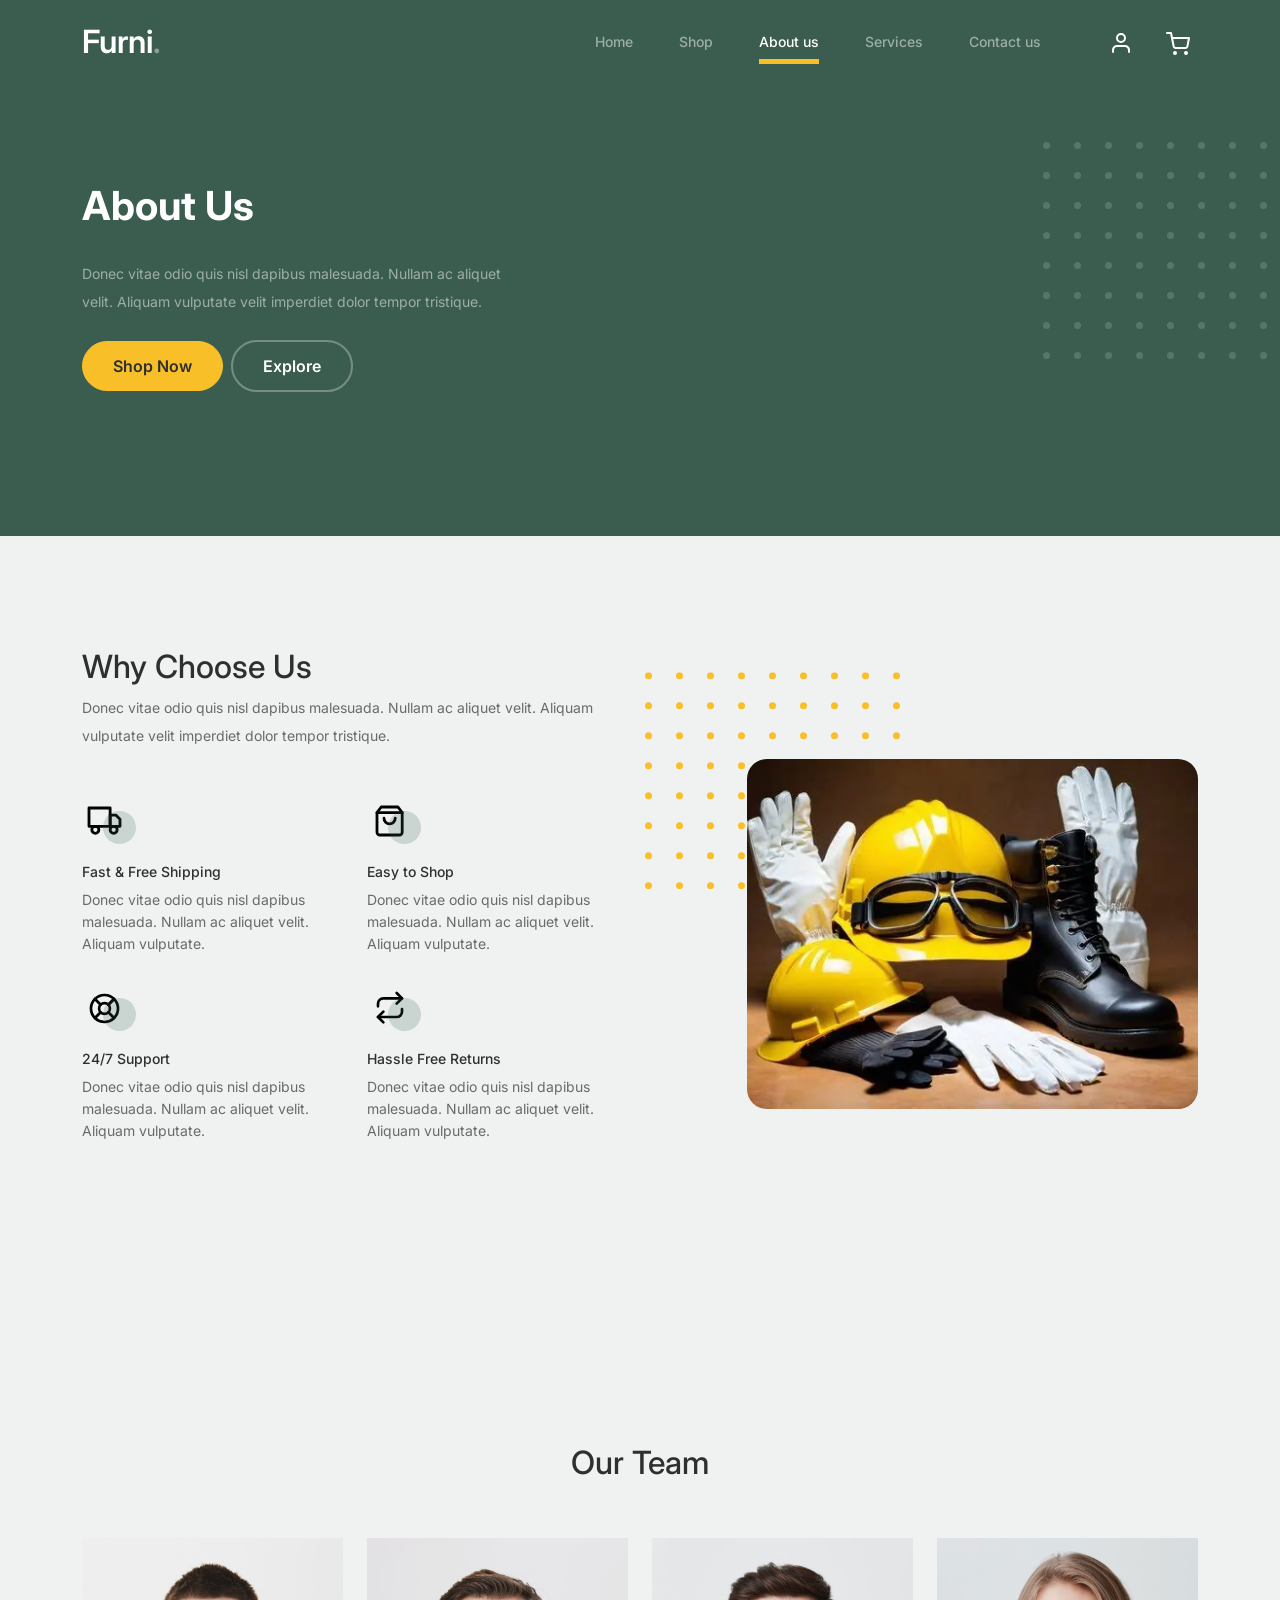
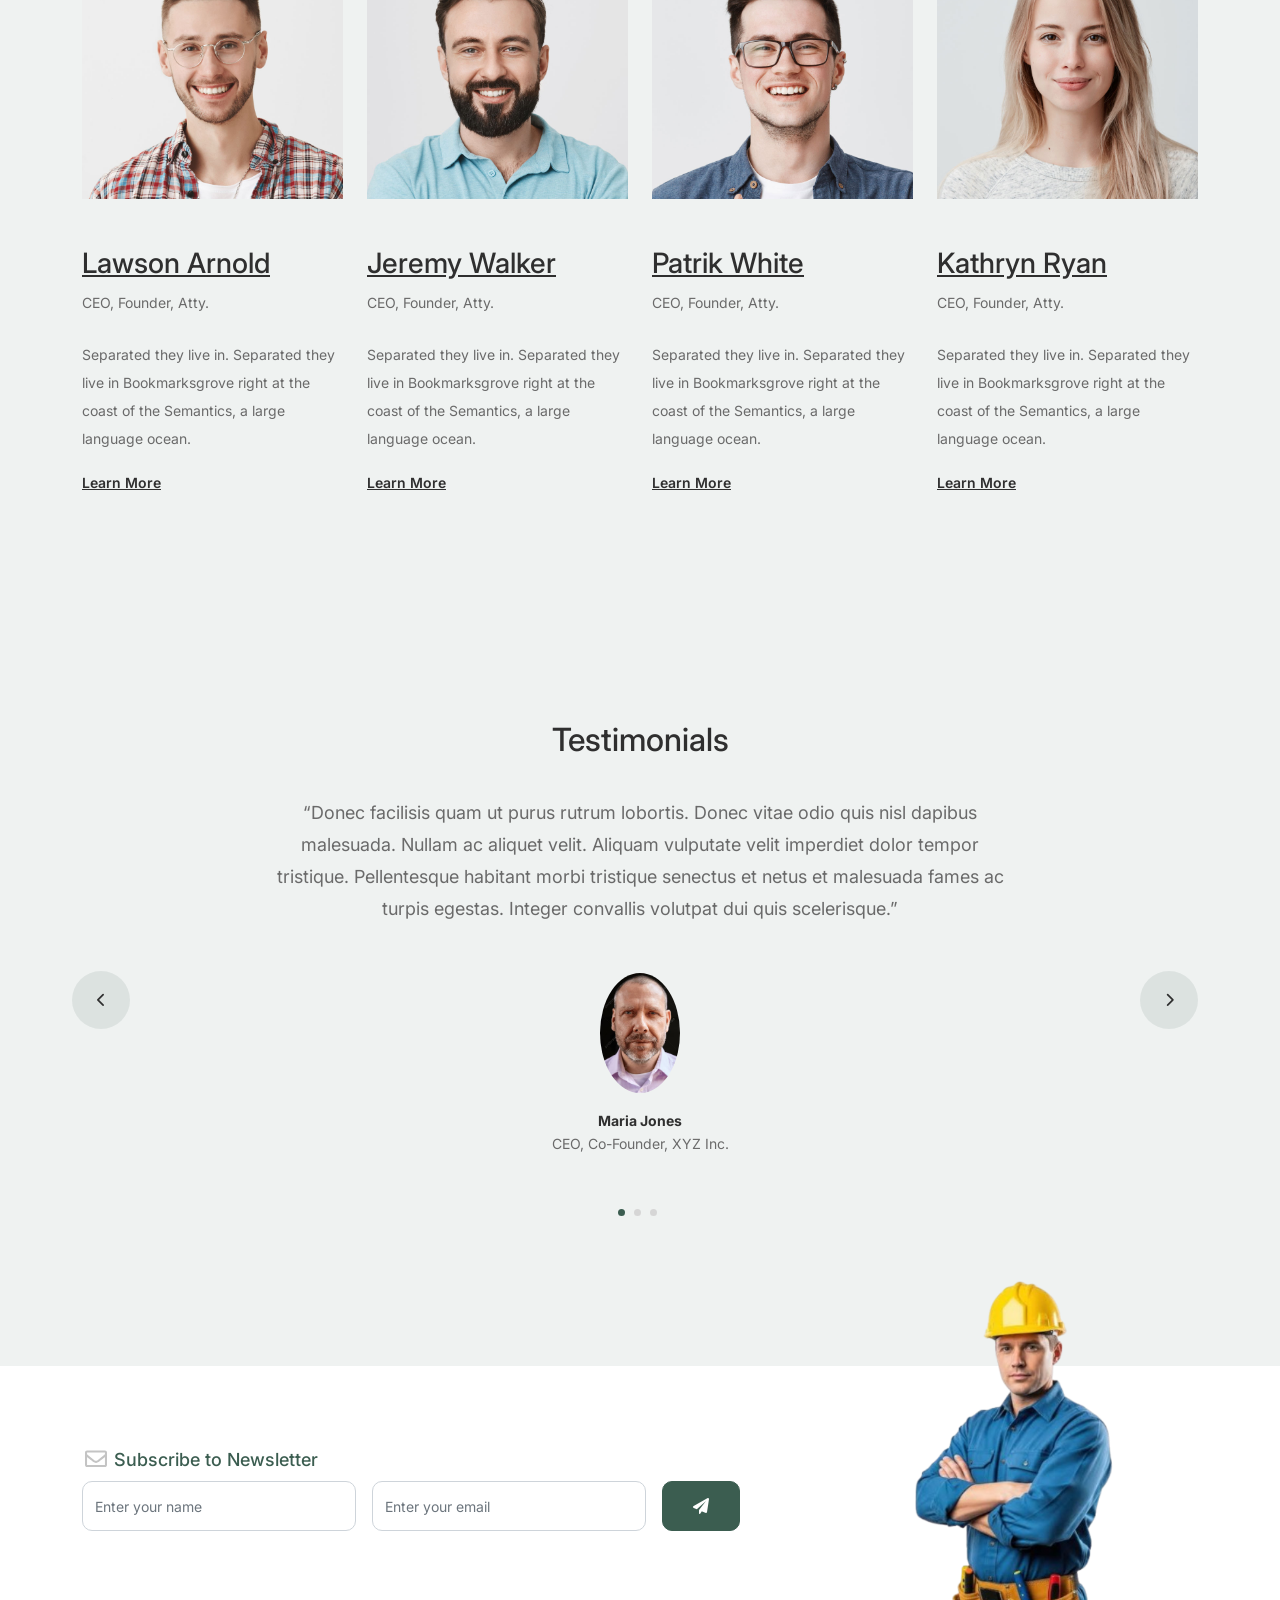
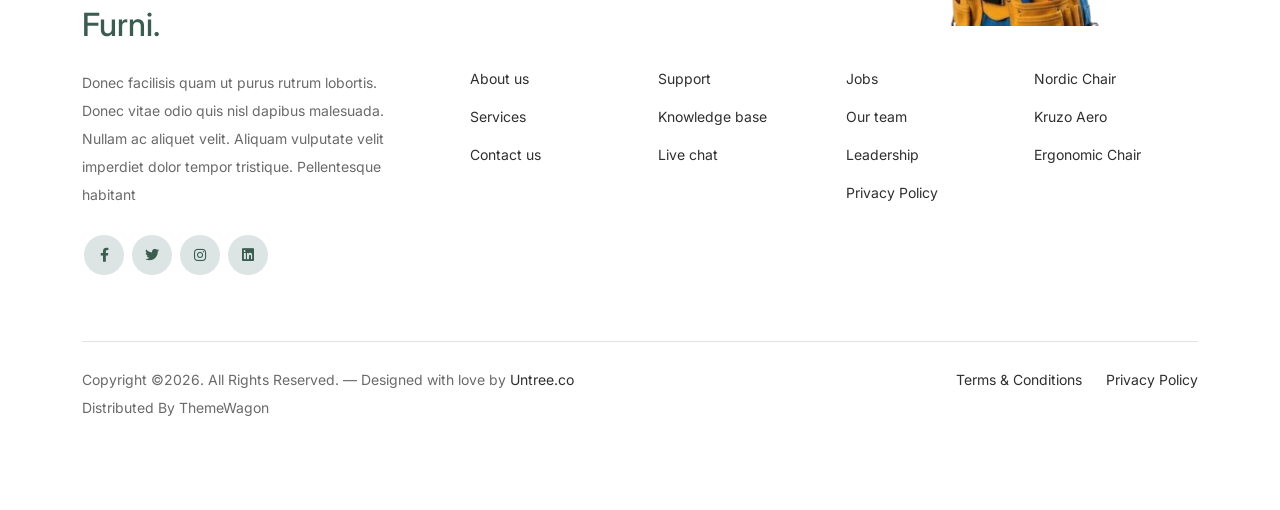
==== about.html @ b24cdbd2 "first commit" ====
<!-- /*
* Bootstrap 5
* Template Name: Furni
* Template Author: Untree.co
* Template URI: https://untree.co/
* License: https://creativecommons.org/licenses/by/3.0/
*/ -->
<!doctype html>
<html lang="en">
<head>
  <meta charset="utf-8">
  <meta name="viewport" content="width=device-width, initial-scale=1, shrink-to-fit=no">
  <meta name="author" content="Untree.co">
  <link rel="shortcut icon" href="favicon.png">

  <meta name="description" content="" />
  <meta name="keywords" content="bootstrap, bootstrap4" />

		<!-- Bootstrap CSS -->
		<link href="css/bootstrap.min.css" rel="stylesheet">
		<link href="https://cdnjs.cloudflare.com/ajax/libs/font-awesome/6.0.0-beta3/css/all.min.css" rel="stylesheet">
		<link href="css/tiny-slider.css" rel="stylesheet">
		<link href="css/style.css" rel="stylesheet">
		<title>Furni Free Bootstrap 5 Template for Furniture and Interior Design Websites by Untree.co </title>
	</head>

	<body>

		<!-- Start Header/Navigation -->
		<nav class="custom-navbar navbar navbar navbar-expand-md navbar-dark bg-dark" arial-label="Furni navigation bar">

			<div class="container">
				<a class="navbar-brand" href="index.html">Furni<span>.</span></a>

				<button class="navbar-toggler" type="button" data-bs-toggle="collapse" data-bs-target="#navbarsFurni" aria-controls="navbarsFurni" aria-expanded="false" aria-label="Toggle navigation">
					<span class="navbar-toggler-icon"></span>
				</button>

				<div class="collapse navbar-collapse" id="navbarsFurni">
					<ul class="custom-navbar-nav navbar-nav ms-auto mb-2 mb-md-0">
						<li class="nav-item ">
							<a class="nav-link" href="index.html">Home</a>
						</li>
						<li><a class="nav-link" href="shop.html">Shop</a></li>
						<li class="active"><a class="nav-link" href="about.html">About us</a></li>
						<li><a class="nav-link" href="services.html">Services</a></li>
						<li><a class="nav-link" href="contact.html">Contact us</a></li>
					</ul>

					<ul class="custom-navbar-cta navbar-nav mb-2 mb-md-0 ms-5">
						<li><a class="nav-link" href="#"><img src="images/user.svg"></a></li>
						<li><a class="nav-link" href="cart.html"><img src="images/cart.svg"></a></li>
					</ul>
				</div>
			</div>
				
		</nav>
		<!-- End Header/Navigation -->

		<!-- Start Hero Section -->
			<div class="hero">
				<div class="container">
					<div class="row justify-content-between">
						<div class="col-lg-5">
							<div class="intro-excerpt">
								<h1>About Us</h1>
								<p class="mb-4">Donec vitae odio quis nisl dapibus malesuada. Nullam ac aliquet velit. Aliquam vulputate velit imperdiet dolor tempor tristique.</p>
								<p><a href="" class="btn btn-secondary me-2">Shop Now</a><a href="#" class="btn btn-white-outline">Explore</a></p>
							</div>
						</div>
						<div class="col-lg-7">
							<div class="hero-img-wrap">
							</div>
						</div>
					</div>
				</div>
			</div>
		<!-- End Hero Section -->

		

		<!-- Start Why Choose Us Section -->
		<div class="why-choose-section">
			<div class="container">
				<div class="row justify-content-between align-items-center">
					<div class="col-lg-6">
						<h2 class="section-title">Why Choose Us</h2>
						<p>Donec vitae odio quis nisl dapibus malesuada. Nullam ac aliquet velit. Aliquam vulputate velit imperdiet dolor tempor tristique.</p>

						<div class="row my-5">
							<div class="col-6 col-md-6">
								<div class="feature">
									<div class="icon">
										<img src="images/truck.svg" alt="Image" class="imf-fluid">
									</div>
									<h3>Fast &amp; Free Shipping</h3>
									<p>Donec vitae odio quis nisl dapibus malesuada. Nullam ac aliquet velit. Aliquam vulputate.</p>
								</div>
							</div>

							<div class="col-6 col-md-6">
								<div class="feature">
									<div class="icon">
										<img src="images/bag.svg" alt="Image" class="imf-fluid">
									</div>
									<h3>Easy to Shop</h3>
									<p>Donec vitae odio quis nisl dapibus malesuada. Nullam ac aliquet velit. Aliquam vulputate.</p>
								</div>
							</div>

							<div class="col-6 col-md-6">
								<div class="feature">
									<div class="icon">
										<img src="images/support.svg" alt="Image" class="imf-fluid">
									</div>
									<h3>24/7 Support</h3>
									<p>Donec vitae odio quis nisl dapibus malesuada. Nullam ac aliquet velit. Aliquam vulputate.</p>
								</div>
							</div>

							<div class="col-6 col-md-6">
								<div class="feature">
									<div class="icon">
										<img src="images/return.svg" alt="Image" class="imf-fluid">
									</div>
									<h3>Hassle Free Returns</h3>
									<p>Donec vitae odio quis nisl dapibus malesuada. Nullam ac aliquet velit. Aliquam vulputate.</p>
								</div>
							</div>

						</div>
					</div>

					<div class="col-lg-5">
						<div class="img-wrap">
							<img src="images/why-choose-us-img.jpg" alt="Image" class="img-fluid">
						</div>
					</div>

				</div>
			</div>
		</div>
		<!-- End Why Choose Us Section -->

		<!-- Start Team Section -->
		<div class="untree_co-section">
			<div class="container">

				<div class="row mb-5">
					<div class="col-lg-5 mx-auto text-center">
						<h2 class="section-title">Our Team</h2>
					</div>
				</div>

				<div class="row">

					<!-- Start Column 1 -->
					<div class="col-12 col-md-6 col-lg-3 mb-5 mb-md-0">
						<img src="images/person_1.jpg" class="img-fluid mb-5">
						<h3 clas><a href="#"><span class="">Lawson</span> Arnold</a></h3>
            <span class="d-block position mb-4">CEO, Founder, Atty.</span>
            <p>Separated they live in.
            Separated they live in Bookmarksgrove right at the coast of the Semantics, a large language ocean.</p>
            <p class="mb-0"><a href="#" class="more dark">Learn More <span class="icon-arrow_forward"></span></a></p>
					</div> 
					<!-- End Column 1 -->

					<!-- Start Column 2 -->
					<div class="col-12 col-md-6 col-lg-3 mb-5 mb-md-0">
						<img src="images/person_2.jpg" class="img-fluid mb-5">

						<h3 clas><a href="#"><span class="">Jeremy</span> Walker</a></h3>
            <span class="d-block position mb-4">CEO, Founder, Atty.</span>
            <p>Separated they live in.
            Separated they live in Bookmarksgrove right at the coast of the Semantics, a large language ocean.</p>
            <p class="mb-0"><a href="#" class="more dark">Learn More <span class="icon-arrow_forward"></span></a></p>

					</div> 
					<!-- End Column 2 -->

					<!-- Start Column 3 -->
					<div class="col-12 col-md-6 col-lg-3 mb-5 mb-md-0">
						<img src="images/person_3.jpg" class="img-fluid mb-5">
						<h3 clas><a href="#"><span class="">Patrik</span> White</a></h3>
            <span class="d-block position mb-4">CEO, Founder, Atty.</span>
            <p>Separated they live in.
            Separated they live in Bookmarksgrove right at the coast of the Semantics, a large language ocean.</p>
            <p class="mb-0"><a href="#" class="more dark">Learn More <span class="icon-arrow_forward"></span></a></p>
					</div> 
					<!-- End Column 3 -->

					<!-- Start Column 4 -->
					<div class="col-12 col-md-6 col-lg-3 mb-5 mb-md-0">
						<img src="images/person_4.jpg" class="img-fluid mb-5">

						<h3 clas><a href="#"><span class="">Kathryn</span> Ryan</a></h3>
            <span class="d-block position mb-4">CEO, Founder, Atty.</span>
            <p>Separated they live in.
            Separated they live in Bookmarksgrove right at the coast of the Semantics, a large language ocean.</p>
            <p class="mb-0"><a href="#" class="more dark">Learn More <span class="icon-arrow_forward"></span></a></p>

          
					</div> 
					<!-- End Column 4 -->

					

				</div>
			</div>
		</div>
		<!-- End Team Section -->

		

		<!-- Start Testimonial Slider -->
		<div class="testimonial-section before-footer-section">
			<div class="container">
				<div class="row">
					<div class="col-lg-7 mx-auto text-center">
						<h2 class="section-title">Testimonials</h2>
					</div>
				</div>

				<div class="row justify-content-center">
					<div class="col-lg-12">
						<div class="testimonial-slider-wrap text-center">

							<div id="testimonial-nav">
								<span class="prev" data-controls="prev"><span class="fa fa-chevron-left"></span></span>
								<span class="next" data-controls="next"><span class="fa fa-chevron-right"></span></span>
							</div>

							<div class="testimonial-slider">
								
								<div class="item">
									<div class="row justify-content-center">
										<div class="col-lg-8 mx-auto">

											<div class="testimonial-block text-center">
												<blockquote class="mb-5">
													<p>&ldquo;Donec facilisis quam ut purus rutrum lobortis. Donec vitae odio quis nisl dapibus malesuada. Nullam ac aliquet velit. Aliquam vulputate velit imperdiet dolor tempor tristique. Pellentesque habitant morbi tristique senectus et netus et malesuada fames ac turpis egestas. Integer convallis volutpat dui quis scelerisque.&rdquo;</p>
												</blockquote>

												<div class="author-info">
													<div class="author-pic">
														<img src="images/person-1.png" alt="Maria Jones" class="img-fluid">
													</div>
													<h3 class="font-weight-bold">Maria Jones</h3>
													<span class="position d-block mb-3">CEO, Co-Founder, XYZ Inc.</span>
												</div>
											</div>

										</div>
									</div>
								</div> 
								<!-- END item -->

								<div class="item">
									<div class="row justify-content-center">
										<div class="col-lg-8 mx-auto">

											<div class="testimonial-block text-center">
												<blockquote class="mb-5">
													<p>&ldquo;Donec facilisis quam ut purus rutrum lobortis. Donec vitae odio quis nisl dapibus malesuada. Nullam ac aliquet velit. Aliquam vulputate velit imperdiet dolor tempor tristique. Pellentesque habitant morbi tristique senectus et netus et malesuada fames ac turpis egestas. Integer convallis volutpat dui quis scelerisque.&rdquo;</p>
												</blockquote>

												<div class="author-info">
													<div class="author-pic">
														<img src="images/person-1.png" alt="Maria Jones" class="img-fluid">
													</div>
													<h3 class="font-weight-bold">Maria Jones</h3>
													<span class="position d-block mb-3">CEO, Co-Founder, XYZ Inc.</span>
												</div>
											</div>

										</div>
									</div>
								</div> 
								<!-- END item -->

								<div class="item">
									<div class="row justify-content-center">
										<div class="col-lg-8 mx-auto">

											<div class="testimonial-block text-center">
												<blockquote class="mb-5">
													<p>&ldquo;Donec facilisis quam ut purus rutrum lobortis. Donec vitae odio quis nisl dapibus malesuada. Nullam ac aliquet velit. Aliquam vulputate velit imperdiet dolor tempor tristique. Pellentesque habitant morbi tristique senectus et netus et malesuada fames ac turpis egestas. Integer convallis volutpat dui quis scelerisque.&rdquo;</p>
												</blockquote>

												<div class="author-info">
													<div class="author-pic">
														<img src="images/person-1.png" alt="Maria Jones" class="img-fluid">
													</div>
													<h3 class="font-weight-bold">Maria Jones</h3>
													<span class="position d-block mb-3">CEO, Co-Founder, XYZ Inc.</span>
												</div>
											</div>

										</div>
									</div>
								</div> 
								<!-- END item -->

							</div>

						</div>
					</div>
				</div>
			</div>
		</div>
		<!-- End Testimonial Slider -->

		

		<!-- Start Footer Section -->
		<footer class="footer-section">
			<div class="container relative">

				<div class="sofa-img">
					<img src="images/sofa.png" alt="Image" class="img-fluid">
				</div>

				<div class="row">
					<div class="col-lg-8">
						<div class="subscription-form">
							<h3 class="d-flex align-items-center"><span class="me-1"><img src="images/envelope-outline.svg" alt="Image" class="img-fluid"></span><span>Subscribe to Newsletter</span></h3>

							<form action="#" class="row g-3">
								<div class="col-auto">
									<input type="text" class="form-control" placeholder="Enter your name">
								</div>
								<div class="col-auto">
									<input type="email" class="form-control" placeholder="Enter your email">
								</div>
								<div class="col-auto">
									<button class="btn btn-primary">
										<span class="fa fa-paper-plane"></span>
									</button>
								</div>
							</form>

						</div>
					</div>
				</div>

				<div class="row g-5 mb-5">
					<div class="col-lg-4">
						<div class="mb-4 footer-logo-wrap"><a href="#" class="footer-logo">Furni<span>.</span></a></div>
						<p class="mb-4">Donec facilisis quam ut purus rutrum lobortis. Donec vitae odio quis nisl dapibus malesuada. Nullam ac aliquet velit. Aliquam vulputate velit imperdiet dolor tempor tristique. Pellentesque habitant</p>

						<ul class="list-unstyled custom-social">
							<li><a href="#"><span class="fa fa-brands fa-facebook-f"></span></a></li>
							<li><a href="#"><span class="fa fa-brands fa-twitter"></span></a></li>
							<li><a href="#"><span class="fa fa-brands fa-instagram"></span></a></li>
							<li><a href="#"><span class="fa fa-brands fa-linkedin"></span></a></li>
						</ul>
					</div>

					<div class="col-lg-8">
						<div class="row links-wrap">
							<div class="col-6 col-sm-6 col-md-3">
								<ul class="list-unstyled">
									<li><a href="#">About us</a></li>
									<li><a href="#">Services</a></li>
									<li><a href="#">Contact us</a></li>
								</ul>
							</div>

							<div class="col-6 col-sm-6 col-md-3">
								<ul class="list-unstyled">
									<li><a href="#">Support</a></li>
									<li><a href="#">Knowledge base</a></li>
									<li><a href="#">Live chat</a></li>
								</ul>
							</div>

							<div class="col-6 col-sm-6 col-md-3">
								<ul class="list-unstyled">
									<li><a href="#">Jobs</a></li>
									<li><a href="#">Our team</a></li>
									<li><a href="#">Leadership</a></li>
									<li><a href="#">Privacy Policy</a></li>
								</ul>
							</div>

							<div class="col-6 col-sm-6 col-md-3">
								<ul class="list-unstyled">
									<li><a href="#">Nordic Chair</a></li>
									<li><a href="#">Kruzo Aero</a></li>
									<li><a href="#">Ergonomic Chair</a></li>
								</ul>
							</div>
						</div>
					</div>

				</div>

				<div class="border-top copyright">
					<div class="row pt-4">
						<div class="col-lg-6">
							<p class="mb-2 text-center text-lg-start">Copyright &copy;<script>document.write(new Date().getFullYear());</script>. All Rights Reserved. &mdash; Designed with love by <a href="https://untree.co">Untree.co</a> Distributed By <a hreff="https://themewagon.com">ThemeWagon</a>  <!-- License information: https://untree.co/license/ -->
            </p>
						</div>

						<div class="col-lg-6 text-center text-lg-end">
							<ul class="list-unstyled d-inline-flex ms-auto">
								<li class="me-4"><a href="#">Terms &amp; Conditions</a></li>
								<li><a href="#">Privacy Policy</a></li>
							</ul>
						</div>

					</div>
				</div>

			</div>
		</footer>
		<!-- End Footer Section -->	


		<script src="js/bootstrap.bundle.min.js"></script>
		<script src="js/tiny-slider.js"></script>
		<script src="js/custom.js"></script>
	</body>

</html>
---- css/tiny-slider.css ----
.tns-outer{padding:0 !important}.tns-outer [hidden]{display:none !important}.tns-outer [aria-controls],.tns-outer [data-action]{cursor:pointer}.tns-slider{-webkit-transition:all 0s;-moz-transition:all 0s;transition:all 0s}.tns-slider>.tns-item{-webkit-box-sizing:border-box;-moz-box-sizing:border-box;box-sizing:border-box}.tns-horizontal.tns-subpixel{white-space:nowrap}.tns-horizontal.tns-subpixel>.tns-item{display:inline-block;vertical-align:top;white-space:normal}.tns-horizontal.tns-no-subpixel:after{content:'';display:table;clear:both}.tns-horizontal.tns-no-subpixel>.tns-item{float:left}.tns-horizontal.tns-carousel.tns-no-subpixel>.tns-item{margin-right:-100%}.tns-no-calc{position:relative;left:0}.tns-gallery{position:relative;left:0;min-height:1px}.tns-gallery>.tns-item{position:absolute;left:-100%;-webkit-transition:transform 0s, opacity 0s;-moz-transition:transform 0s, opacity 0s;transition:transform 0s, opacity 0s}.tns-gallery>.tns-slide-active{position:relative;left:auto !important}.tns-gallery>.tns-moving{-webkit-transition:all 0.25s;-moz-transition:all 0.25s;transition:all 0.25s}.tns-autowidth{display:inline-block}.tns-lazy-img{-webkit-transition:opacity 0.6s;-moz-transition:opacity 0.6s;transition:opacity 0.6s;opacity:0.6}.tns-lazy-img.tns-complete{opacity:1}.tns-ah{-webkit-transition:height 0s;-moz-transition:height 0s;transition:height 0s}.tns-ovh{overflow:hidden}.tns-visually-hidden{position:absolute;left:-10000em}.tns-transparent{opacity:0;visibility:hidden}.tns-fadeIn{opacity:1;filter:alpha(opacity=100);z-index:0}.tns-normal,.tns-fadeOut{opacity:0;filter:alpha(opacity=0);z-index:-1}.tns-vpfix{white-space:nowrap}.tns-vpfix>div,.tns-vpfix>li{display:inline-block}.tns-t-subp2{margin:0 auto;width:310px;position:relative;height:10px;overflow:hidden}.tns-t-ct{width:2333.3333333%;width:-webkit-calc(100% * 70 / 3);width:-moz-calc(100% * 70 / 3);width:calc(100% * 70 / 3);position:absolute;right:0}.tns-t-ct:after{content:'';display:table;clear:both}.tns-t-ct>div{width:1.4285714%;width:-webkit-calc(100% / 70);width:-moz-calc(100% / 70);width:calc(100% / 70);height:10px;float:left}

/*# sourceMappingURL=sourcemaps/tiny-slider.css.map */
---- css/style.css ----
/*
* Template Name: UntreeStore
* Template Author: Untree.co
* Author URI: https://untree.co/
* License: https://creativecommons.org/licenses/by/3.0/
*/
@import url("https://fonts.googleapis.com/css2?family=Inter:wght@400;500;600;700;800&display=swap");
body {
  overflow-x: hidden;
  position: relative; }

body {
  font-family: "Inter", sans-serif;
  font-weight: 400;
  line-height: 28px;
  color: #6a6a6a;
  font-size: 14px;
  background-color: #eff2f1; }

a {
  text-decoration: none;
  -webkit-transition: .3s all ease;
  -o-transition: .3s all ease;
  transition: .3s all ease;
  color: #2f2f2f;
  text-decoration: underline; }
  a:hover {
    color: #2f2f2f;
    text-decoration: none; }
  a.more {
    font-weight: 600; }

.custom-navbar {
  background: #3b5d50 !important;
  padding-top: 20px;
  padding-bottom: 20px; }
  .custom-navbar .navbar-brand {
    font-size: 32px;
    font-weight: 600; }
    .custom-navbar .navbar-brand > span {
      opacity: .4; }
  .custom-navbar .navbar-toggler {
    border-color: transparent; }
    .custom-navbar .navbar-toggler:active, .custom-navbar .navbar-toggler:focus {
      -webkit-box-shadow: none;
      box-shadow: none;
      outline: none; }
  @media (min-width: 992px) {
    .custom-navbar .custom-navbar-nav li {
      margin-left: 15px;
      margin-right: 15px; } }
  .custom-navbar .custom-navbar-nav li a {
    font-weight: 500;
    color: #ffffff !important;
    opacity: .5;
    -webkit-transition: .3s all ease;
    -o-transition: .3s all ease;
    transition: .3s all ease;
    position: relative; }
    @media (min-width: 768px) {
      .custom-navbar .custom-navbar-nav li a:before {
        content: "";
        position: absolute;
        bottom: 0;
        left: 8px;
        right: 8px;
        background: #f9bf29;
        height: 5px;
        opacity: 1;
        visibility: visible;
        width: 0;
        -webkit-transition: .15s all ease-out;
        -o-transition: .15s all ease-out;
        transition: .15s all ease-out; } }
    .custom-navbar .custom-navbar-nav li a:hover {
      opacity: 1; }
      .custom-navbar .custom-navbar-nav li a:hover:before {
        width: calc(100% - 16px); }
  .custom-navbar .custom-navbar-nav li.active a {
    opacity: 1; }
    .custom-navbar .custom-navbar-nav li.active a:before {
      width: calc(100% - 16px); }
  .custom-navbar .custom-navbar-cta {
    margin-left: 0 !important;
    -webkit-box-orient: horizontal;
    -webkit-box-direction: normal;
    -ms-flex-direction: row;
    flex-direction: row; }
    @media (min-width: 768px) {
      .custom-navbar .custom-navbar-cta {
        margin-left: 40px !important; } }
    .custom-navbar .custom-navbar-cta li {
      margin-left: 0px;
      margin-right: 0px; }
      .custom-navbar .custom-navbar-cta li:first-child {
        margin-right: 20px; }

.hero {
  background: #3b5d50;
  padding: calc(4rem - 30px) 0 0rem 0; }
  @media (min-width: 768px) {
    .hero {
      padding: calc(4rem - 30px) 0 4rem 0; } }
  @media (min-width: 992px) {
    .hero {
      padding: calc(8rem - 30px) 0 8rem 0; } }
  .hero .intro-excerpt {
    position: relative;
    z-index: 4; }
    @media (min-width: 992px) {
      .hero .intro-excerpt {
        max-width: 450px; } }
  .hero h1 {
    font-weight: 700;
    color: #ffffff;
    margin-bottom: 30px; }
    @media (min-width: 1400px) {
      .hero h1 {
        font-size: 54px; } }
  .hero p {
    color: rgba(255, 255, 255, 0.5);
    margin-botom: 30px; }
  .hero .hero-img-wrap {
    position: relative; }
    .hero .hero-img-wrap img {
      position: relative;
      top: 0px;
      right: 0px;
      z-index: 2;
      max-width: 780px;
      left: -20px; }
      @media (min-width: 768px) {
        .hero .hero-img-wrap img {
          right: 0px;
          left: -100px; } }
      @media (min-width: 992px) {
        .hero .hero-img-wrap img {
          left: 0px;
          top: -80px;
          position: absolute;
          right: -50px; } }
      @media (min-width: 1200px) {
        .hero .hero-img-wrap img {
          left: 0px;
          top: -80px;
          right: -100px; } }
    .hero .hero-img-wrap:after {
      content: "";
      position: absolute;
      width: 255px;
      height: 217px;
      background-image: url("../images/dots-light.svg");
      background-size: contain;
      background-repeat: no-repeat;
      right: -100px;
      top: -0px; }
      @media (min-width: 1200px) {
        .hero .hero-img-wrap:after {
          top: -40px; } }

.btn {
  font-weight: 600;
  padding: 12px 30px;
  border-radius: 30px;
  color: #ffffff;
  background: #2f2f2f;
  border-color: #2f2f2f; }
  .btn:hover {
    color: #ffffff;
    background: #222222;
    border-color: #222222; }
  .btn:active, .btn:focus {
    outline: none !important;
    -webkit-box-shadow: none;
    box-shadow: none; }
  .btn.btn-primary {
    background: #3b5d50;
    border-color: #3b5d50; }
    .btn.btn-primary:hover {
      background: #314d43;
      border-color: #314d43; }
  .btn.btn-secondary {
    color: #2f2f2f;
    background: #f9bf29;
    border-color: #f9bf29; }
    .btn.btn-secondary:hover {
      background: #f8b810;
      border-color: #f8b810; }
  .btn.btn-white-outline {
    background: transparent;
    border-width: 2px;
    border-color: rgba(255, 255, 255, 0.3); }
    .btn.btn-white-outline:hover {
      border-color: white;
      color: #ffffff; }

.section-title {
  color: #2f2f2f; }

.product-section {
  padding: 7rem 0; }
  .product-section .product-item {
    text-align: center;
    text-decoration: none;
    display: block;
    position: relative;
    padding-bottom: 50px;
    cursor: pointer; }
    .product-section .product-item .product-thumbnail {
      margin-bottom: 30px;
      position: relative;
      top: 0;
      -webkit-transition: .3s all ease;
      -o-transition: .3s all ease;
      transition: .3s all ease; }
    .product-section .product-item h3 {
      font-weight: 600;
      font-size: 16px; }
    .product-section .product-item strong {
      font-weight: 800 !important;
      font-size: 18px !important; }
    .product-section .product-item h3, .product-section .product-item strong {
      color: #2f2f2f;
      text-decoration: none; }
    .product-section .product-item .icon-cross {
      position: absolute;
      width: 35px;
      height: 35px;
      display: inline-block;
      background: #2f2f2f;
      bottom: 15px;
      left: 50%;
      -webkit-transform: translateX(-50%);
      -ms-transform: translateX(-50%);
      transform: translateX(-50%);
      margin-bottom: -17.5px;
      border-radius: 50%;
      opacity: 0;
      visibility: hidden;
      -webkit-transition: .3s all ease;
      -o-transition: .3s all ease;
      transition: .3s all ease; }
      .product-section .product-item .icon-cross img {
        position: absolute;
        left: 50%;
        top: 50%;
        -webkit-transform: translate(-50%, -50%);
        -ms-transform: translate(-50%, -50%);
        transform: translate(-50%, -50%); }
    .product-section .product-item:before {
      bottom: 0;
      left: 0;
      right: 0;
      position: absolute;
      content: "";
      background: #dce5e4;
      height: 0%;
      z-index: -1;
      border-radius: 10px;
      -webkit-transition: .3s all ease;
      -o-transition: .3s all ease;
      transition: .3s all ease; }
    .product-section .product-item:hover .product-thumbnail {
      top: -25px; }
    .product-section .product-item:hover .icon-cross {
      bottom: 0;
      opacity: 1;
      visibility: visible; }
    .product-section .product-item:hover:before {
      height: 70%; }

.why-choose-section {
  padding: 7rem 0; }
  .why-choose-section .img-wrap {
    position: relative; }
    .why-choose-section .img-wrap:before {
      position: absolute;
      content: "";
      width: 255px;
      height: 217px;
      background-image: url("../images/dots-yellow.svg");
      background-repeat: no-repeat;
      background-size: contain;
      -webkit-transform: translate(-40%, -40%);
      -ms-transform: translate(-40%, -40%);
      transform: translate(-40%, -40%);
      z-index: -1; }
    .why-choose-section .img-wrap img {
      border-radius: 20px; }

.feature {
  margin-bottom: 30px; }
  .feature .icon {
    display: inline-block;
    position: relative;
    margin-bottom: 20px; }
    .feature .icon:before {
      content: "";
      width: 33px;
      height: 33px;
      position: absolute;
      background: rgba(59, 93, 80, 0.2);
      border-radius: 50%;
      right: -8px;
      bottom: 0; }
  .feature h3 {
    font-size: 14px;
    color: #2f2f2f; }
  .feature p {
    font-size: 14px;
    line-height: 22px;
    color: #6a6a6a; }

.we-help-section {
  padding: 7rem 0; }
  .we-help-section .imgs-grid {
    display: -ms-grid;
    display: grid;
    -ms-grid-columns: (1fr)[27];
    grid-template-columns: repeat(27, 1fr);
    position: relative; }
    .we-help-section .imgs-grid:before {
      position: absolute;
      content: "";
      width: 255px;
      height: 217px;
      background-image: url("../images/dots-green.svg");
      background-size: contain;
      background-repeat: no-repeat;
      -webkit-transform: translate(-40%, -40%);
      -ms-transform: translate(-40%, -40%);
      transform: translate(-40%, -40%);
      z-index: -1; }
    .we-help-section .imgs-grid .grid {
      position: relative; }
      .we-help-section .imgs-grid .grid img {
        border-radius: 20px;
        max-width: 100%; }
      .we-help-section .imgs-grid .grid.grid-1 {
        -ms-grid-column: 1;
        -ms-grid-column-span: 18;
        grid-column: 1 / span 18;
        -ms-grid-row: 1;
        -ms-grid-row-span: 27;
        grid-row: 1 / span 27; }
      .we-help-section .imgs-grid .grid.grid-2 {
        -ms-grid-column: 19;
        -ms-grid-column-span: 27;
        grid-column: 19 / span 27;
        -ms-grid-row: 1;
        -ms-grid-row-span: 5;
        grid-row: 1 / span 5;
        padding-left: 20px; }
      .we-help-section .imgs-grid .grid.grid-3 {
        -ms-grid-column: 14;
        -ms-grid-column-span: 16;
        grid-column: 14 / span 16;
        -ms-grid-row: 6;
        -ms-grid-row-span: 27;
        grid-row: 6 / span 27;
        padding-top: 20px; }

.custom-list {
  width: 100%; }
  .custom-list li {
    display: inline-block;
    width: calc(50% - 20px);
    margin-bottom: 12px;
    line-height: 1.5;
    position: relative;
    padding-left: 20px; }
    .custom-list li:before {
      content: "";
      width: 8px;
      height: 8px;
      border-radius: 50%;
      border: 2px solid #3b5d50;
      position: absolute;
      left: 0;
      top: 8px; }

.popular-product {
  padding: 0 0 7rem 0; }
  .popular-product .product-item-sm h3 {
    font-size: 14px;
    font-weight: 700;
    color: #2f2f2f; }
  .popular-product .product-item-sm a {
    text-decoration: none;
    color: #2f2f2f;
    -webkit-transition: .3s all ease;
    -o-transition: .3s all ease;
    transition: .3s all ease; }
    .popular-product .product-item-sm a:hover {
      color: rgba(47, 47, 47, 0.5); }
  .popular-product .product-item-sm p {
    line-height: 1.4;
    margin-bottom: 10px;
    font-size: 14px; }
  .popular-product .product-item-sm .thumbnail {
    margin-right: 10px;
    -webkit-box-flex: 0;
    -ms-flex: 0 0 120px;
    flex: 0 0 120px;
    position: relative; }
    .popular-product .product-item-sm .thumbnail:before {
      content: "";
      position: absolute;
      border-radius: 20px;
      background: #dce5e4;
      width: 98px;
      height: 98px;
      top: 50%;
      left: 50%;
      -webkit-transform: translate(-50%, -50%);
      -ms-transform: translate(-50%, -50%);
      transform: translate(-50%, -50%);
      z-index: -1; }

.testimonial-section {
  padding: 3rem 0 7rem 0; }

.testimonial-slider-wrap {
  position: relative; }
  .testimonial-slider-wrap .tns-inner {
    padding-top: 30px; }
  .testimonial-slider-wrap .item .testimonial-block blockquote {
    font-size: 16px; }
    @media (min-width: 768px) {
      .testimonial-slider-wrap .item .testimonial-block blockquote {
        line-height: 32px;
        font-size: 18px; } }
  .testimonial-slider-wrap .item .testimonial-block .author-info .author-pic {
    margin-bottom: 20px; }
    .testimonial-slider-wrap .item .testimonial-block .author-info .author-pic img {
      max-width: 80px;
      border-radius: 50%; }
  .testimonial-slider-wrap .item .testimonial-block .author-info h3 {
    font-size: 14px;
    font-weight: 700;
    color: #2f2f2f;
    margin-bottom: 0; }
  .testimonial-slider-wrap #testimonial-nav {
    position: absolute;
    top: 50%;
    z-index: 99;
    width: 100%;
    display: none; }
    @media (min-width: 768px) {
      .testimonial-slider-wrap #testimonial-nav {
        display: block; } }
    .testimonial-slider-wrap #testimonial-nav > span {
      cursor: pointer;
      position: absolute;
      width: 58px;
      height: 58px;
      line-height: 58px;
      border-radius: 50%;
      background: rgba(59, 93, 80, 0.1);
      color: #2f2f2f;
      -webkit-transition: .3s all ease;
      -o-transition: .3s all ease;
      transition: .3s all ease; }
      .testimonial-slider-wrap #testimonial-nav > span:hover {
        background: #3b5d50;
        color: #ffffff; }
    .testimonial-slider-wrap #testimonial-nav .prev {
      left: -10px; }
    .testimonial-slider-wrap #testimonial-nav .next {
      right: 0; }
  .testimonial-slider-wrap .tns-nav {
    position: absolute;
    bottom: -50px;
    left: 50%;
    -webkit-transform: translateX(-50%);
    -ms-transform: translateX(-50%);
    transform: translateX(-50%); }
    .testimonial-slider-wrap .tns-nav button {
      background: none;
      border: none;
      display: inline-block;
      position: relative;
      width: 0 !important;
      height: 7px !important;
      margin: 2px; }
      .testimonial-slider-wrap .tns-nav button:active, .testimonial-slider-wrap .tns-nav button:focus, .testimonial-slider-wrap .tns-nav button:hover {
        outline: none;
        -webkit-box-shadow: none;
        box-shadow: none;
        background: none; }
      .testimonial-slider-wrap .tns-nav button:before {
        display: block;
        width: 7px;
        height: 7px;
        left: 0;
        top: 0;
        position: absolute;
        content: "";
        border-radius: 50%;
        -webkit-transition: .3s all ease;
        -o-transition: .3s all ease;
        transition: .3s all ease;
        background-color: #d6d6d6; }
      .testimonial-slider-wrap .tns-nav button:hover:before, .testimonial-slider-wrap .tns-nav button.tns-nav-active:before {
        background-color: #3b5d50; }

.before-footer-section {
  padding: 7rem 0 12rem 0 !important; }

.blog-section {
  padding: 7rem 0 12rem 0; }
  .blog-section .post-entry a {
    text-decoration: none; }
  .blog-section .post-entry .post-thumbnail {
    display: block;
    margin-bottom: 20px; }
    .blog-section .post-entry .post-thumbnail img {
      border-radius: 20px;
      -webkit-transition: .3s all ease;
      -o-transition: .3s all ease;
      transition: .3s all ease; }
  .blog-section .post-entry .post-content-entry {
    padding-left: 15px;
    padding-right: 15px; }
    .blog-section .post-entry .post-content-entry h3 {
      font-size: 16px;
      margin-bottom: 0;
      font-weight: 600;
      margin-bottom: 7px; }
    .blog-section .post-entry .post-content-entry .meta {
      font-size: 14px; }
      .blog-section .post-entry .post-content-entry .meta a {
        font-weight: 600; }
  .blog-section .post-entry:hover .post-thumbnail img, .blog-section .post-entry:focus .post-thumbnail img {
    opacity: .7; }

.footer-section {
  padding: 80px 0;
  background: #ffffff; }
  .footer-section .relative {
    position: relative; }
  .footer-section a {
    text-decoration: none;
    color: #2f2f2f;
    -webkit-transition: .3s all ease;
    -o-transition: .3s all ease;
    transition: .3s all ease; }
    .footer-section a:hover {
      color: rgba(47, 47, 47, 0.5); }
  .footer-section .subscription-form {
    margin-bottom: 40px;
    position: relative;
    z-index: 2;
    margin-top: 100px; }
    @media (min-width: 992px) {
      .footer-section .subscription-form {
        margin-top: 0px;
        margin-bottom: 80px; } }
    .footer-section .subscription-form h3 {
      font-size: 18px;
      font-weight: 500;
      color: #3b5d50; }
    .footer-section .subscription-form .form-control {
      height: 50px;
      border-radius: 10px;
      font-family: "Inter", sans-serif; }
      .footer-section .subscription-form .form-control:active, .footer-section .subscription-form .form-control:focus {
        outline: none;
        -webkit-box-shadow: none;
        box-shadow: none;
        border-color: #3b5d50;
        -webkit-box-shadow: 0 1px 4px 0 rgba(0, 0, 0, 0.2);
        box-shadow: 0 1px 4px 0 rgba(0, 0, 0, 0.2); }
      .footer-section .subscription-form .form-control::-webkit-input-placeholder {
        font-size: 14px; }
      .footer-section .subscription-form .form-control::-moz-placeholder {
        font-size: 14px; }
      .footer-section .subscription-form .form-control:-ms-input-placeholder {
        font-size: 14px; }
      .footer-section .subscription-form .form-control:-moz-placeholder {
        font-size: 14px; }
    .footer-section .subscription-form .btn {
      border-radius: 10px !important; }
  .footer-section .sofa-img {
    position: absolute;
    top: -200px;
    z-index: 1;
    right: 0; }
    .footer-section .sofa-img img {
      max-width: 380px; }
  .footer-section .links-wrap {
    margin-top: 0px; }
    @media (min-width: 992px) {
      .footer-section .links-wrap {
        margin-top: 54px; } }
    .footer-section .links-wrap ul li {
      margin-bottom: 10px; }
  .footer-section .footer-logo-wrap .footer-logo {
    font-size: 32px;
    font-weight: 500;
    text-decoration: none;
    color: #3b5d50; }
  .footer-section .custom-social li {
    margin: 2px;
    display: inline-block; }
    .footer-section .custom-social li a {
      width: 40px;
      height: 40px;
      text-align: center;
      line-height: 40px;
      display: inline-block;
      background: #dce5e4;
      color: #3b5d50;
      border-radius: 50%; }
      .footer-section .custom-social li a:hover {
        background: #3b5d50;
        color: #ffffff; }
  .footer-section .border-top {
    border-color: #dce5e4; }
    .footer-section .border-top.copyright {
      font-size: 14px !important; }

.untree_co-section {
  padding: 7rem 0; }

.form-control {
  height: 50px;
  border-radius: 10px;
  font-family: "Inter", sans-serif; }
  .form-control:active, .form-control:focus {
    outline: none;
    -webkit-box-shadow: none;
    box-shadow: none;
    border-color: #3b5d50;
    -webkit-box-shadow: 0 1px 4px 0 rgba(0, 0, 0, 0.2);
    box-shadow: 0 1px 4px 0 rgba(0, 0, 0, 0.2); }
  .form-control::-webkit-input-placeholder {
    font-size: 14px; }
  .form-control::-moz-placeholder {
    font-size: 14px; }
  .form-control:-ms-input-placeholder {
    font-size: 14px; }
  .form-control:-moz-placeholder {
    font-size: 14px; }

.service {
  line-height: 1.5; }
  .service .service-icon {
    border-radius: 10px;
    -webkit-box-flex: 0;
    -ms-flex: 0 0 50px;
    flex: 0 0 50px;
    height: 50px;
    line-height: 50px;
    text-align: center;
    background: #3b5d50;
    margin-right: 20px;
    color: #ffffff; }

textarea {
  height: auto !important; }

.site-blocks-table {
  overflow: auto; }
  .site-blocks-table .product-thumbnail {
    width: 200px; }
  .site-blocks-table .btn {
    padding: 2px 10px; }
  .site-blocks-table thead th {
    padding: 30px;
    text-align: center;
    border-width: 0px !important;
    vertical-align: middle;
    color: rgba(0, 0, 0, 0.8);
    font-size: 18px; }
  .site-blocks-table td {
    padding: 20px;
    text-align: center;
    vertical-align: middle;
    color: rgba(0, 0, 0, 0.8); }
  .site-blocks-table tbody tr:first-child td {
    border-top: 1px solid #3b5d50 !important; }
  .site-blocks-table .btn {
    background: none !important;
    color: #000000;
    border: none;
    height: auto !important; }

.site-block-order-table th {
  border-top: none !important;
  border-bottom-width: 1px !important; }

.site-block-order-table td, .site-block-order-table th {
  color: #000000; }

.couponcode-wrap input {
  border-radius: 10px !important; }

.text-primary {
  color: #3b5d50 !important; }

.thankyou-icon {
  position: relative;
  color: #3b5d50; }
  .thankyou-icon:before {
    position: absolute;
    content: "";
    width: 50px;
    height: 50px;
    border-radius: 50%;
    background: rgba(59, 93, 80, 0.2); }

    /* Imagen de los servicios */
.product-item img {
    width: 100%;
    height: 250px;
    object-fit: contain;
    display: block;
    background: #ffffff;
}

/* Contenedor de la imagen */
.product-item .product-thumbnail {
    width: 100%;
    height: 250px;
    display: flex;
    align-items: center;
    justify-content: center;
    overflow: hidden;
    background: #ffffff;
}

/* Imagen específica product-11.png */
img[src*="product-11.png"] {
    width: 100%;
    height: 250px;
    object-fit: contain;
    display: block;
  
}

img[src*="product-22.png"] {
    width: 100%;
    height: 250px;
    object-fit: cover;
}
img[src*="product-33.png"] {
    width: 100%;
    height: 250px;
    object-fit: cover;
}
img[src*="product-44.png"] {
    width: 100%;
    height: 250px;
    object-fit: cover;
}
img[src*="product-55.png"] {
    width: 100%;
    height: 250px;
    object-fit: cover;
}
img[src*="product-66.png"] {
    width: 100%;
    height: 250px;
    object-fit: cover;
}
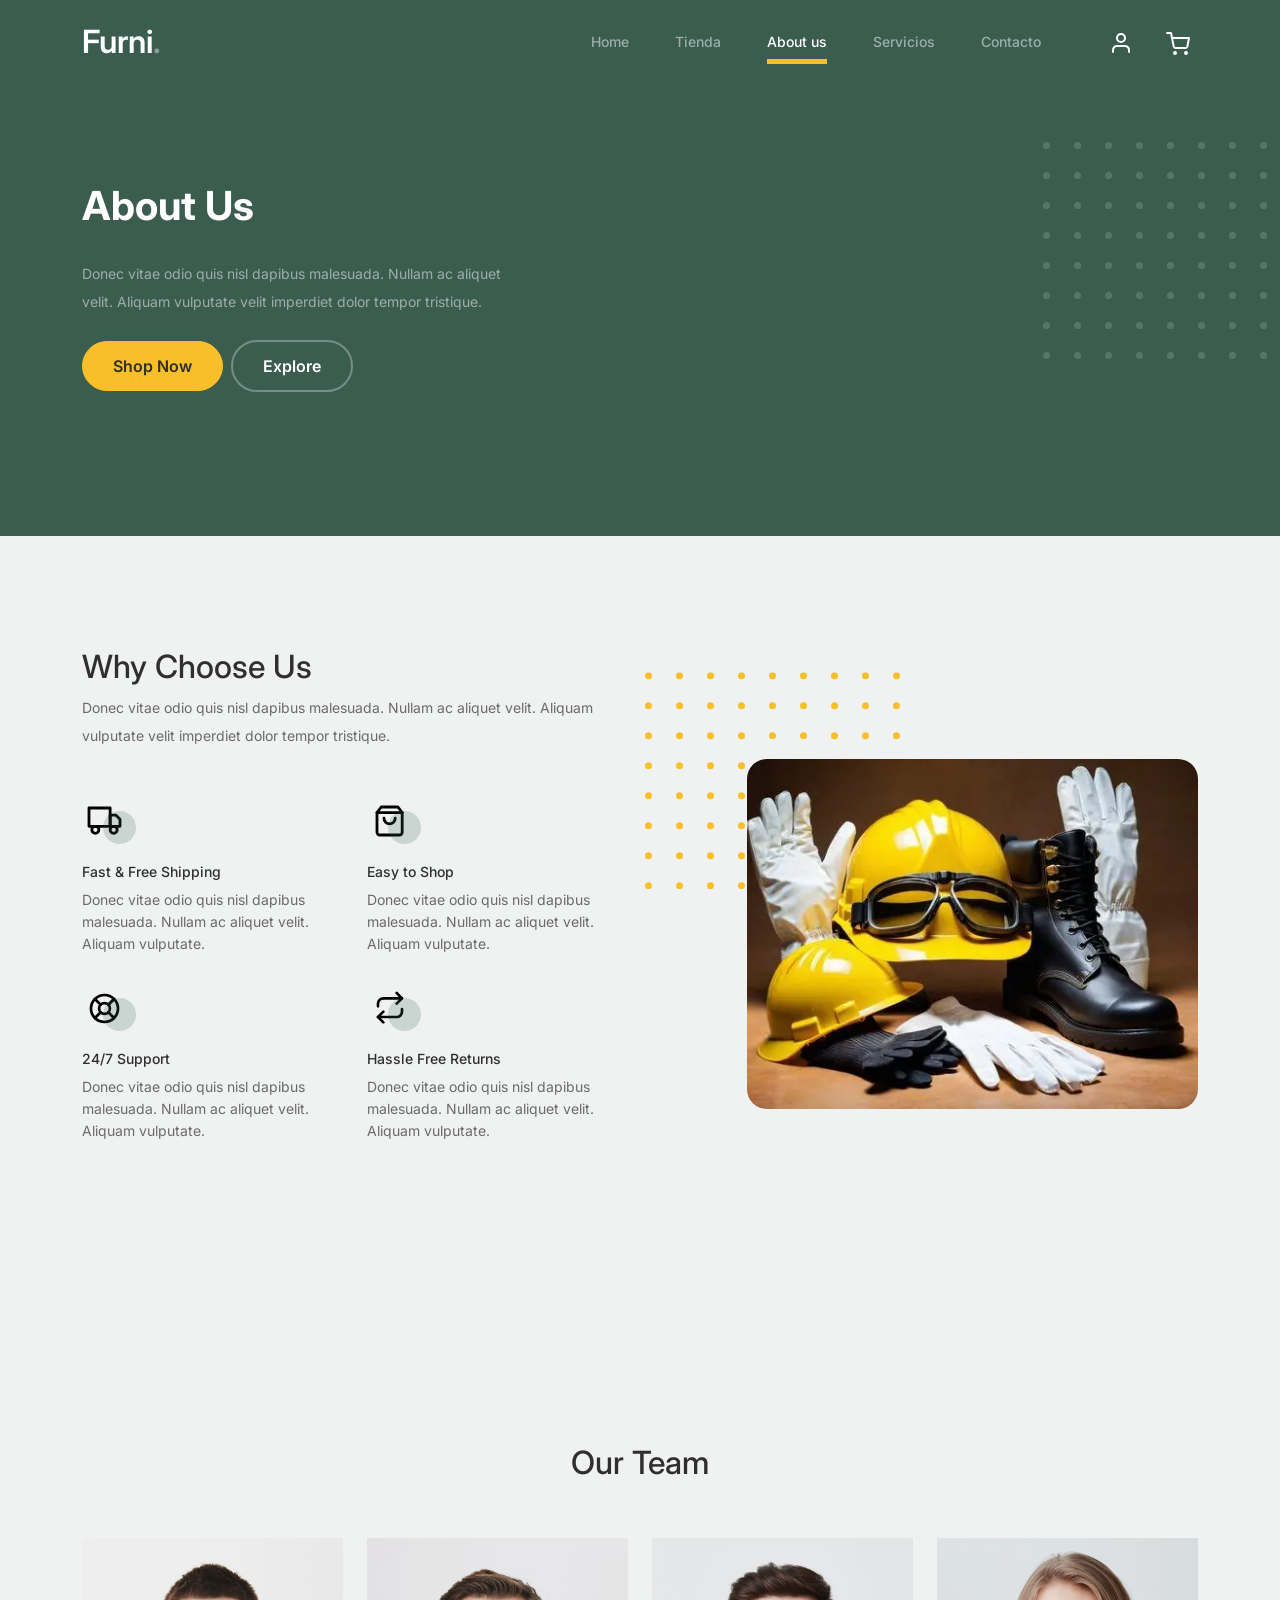
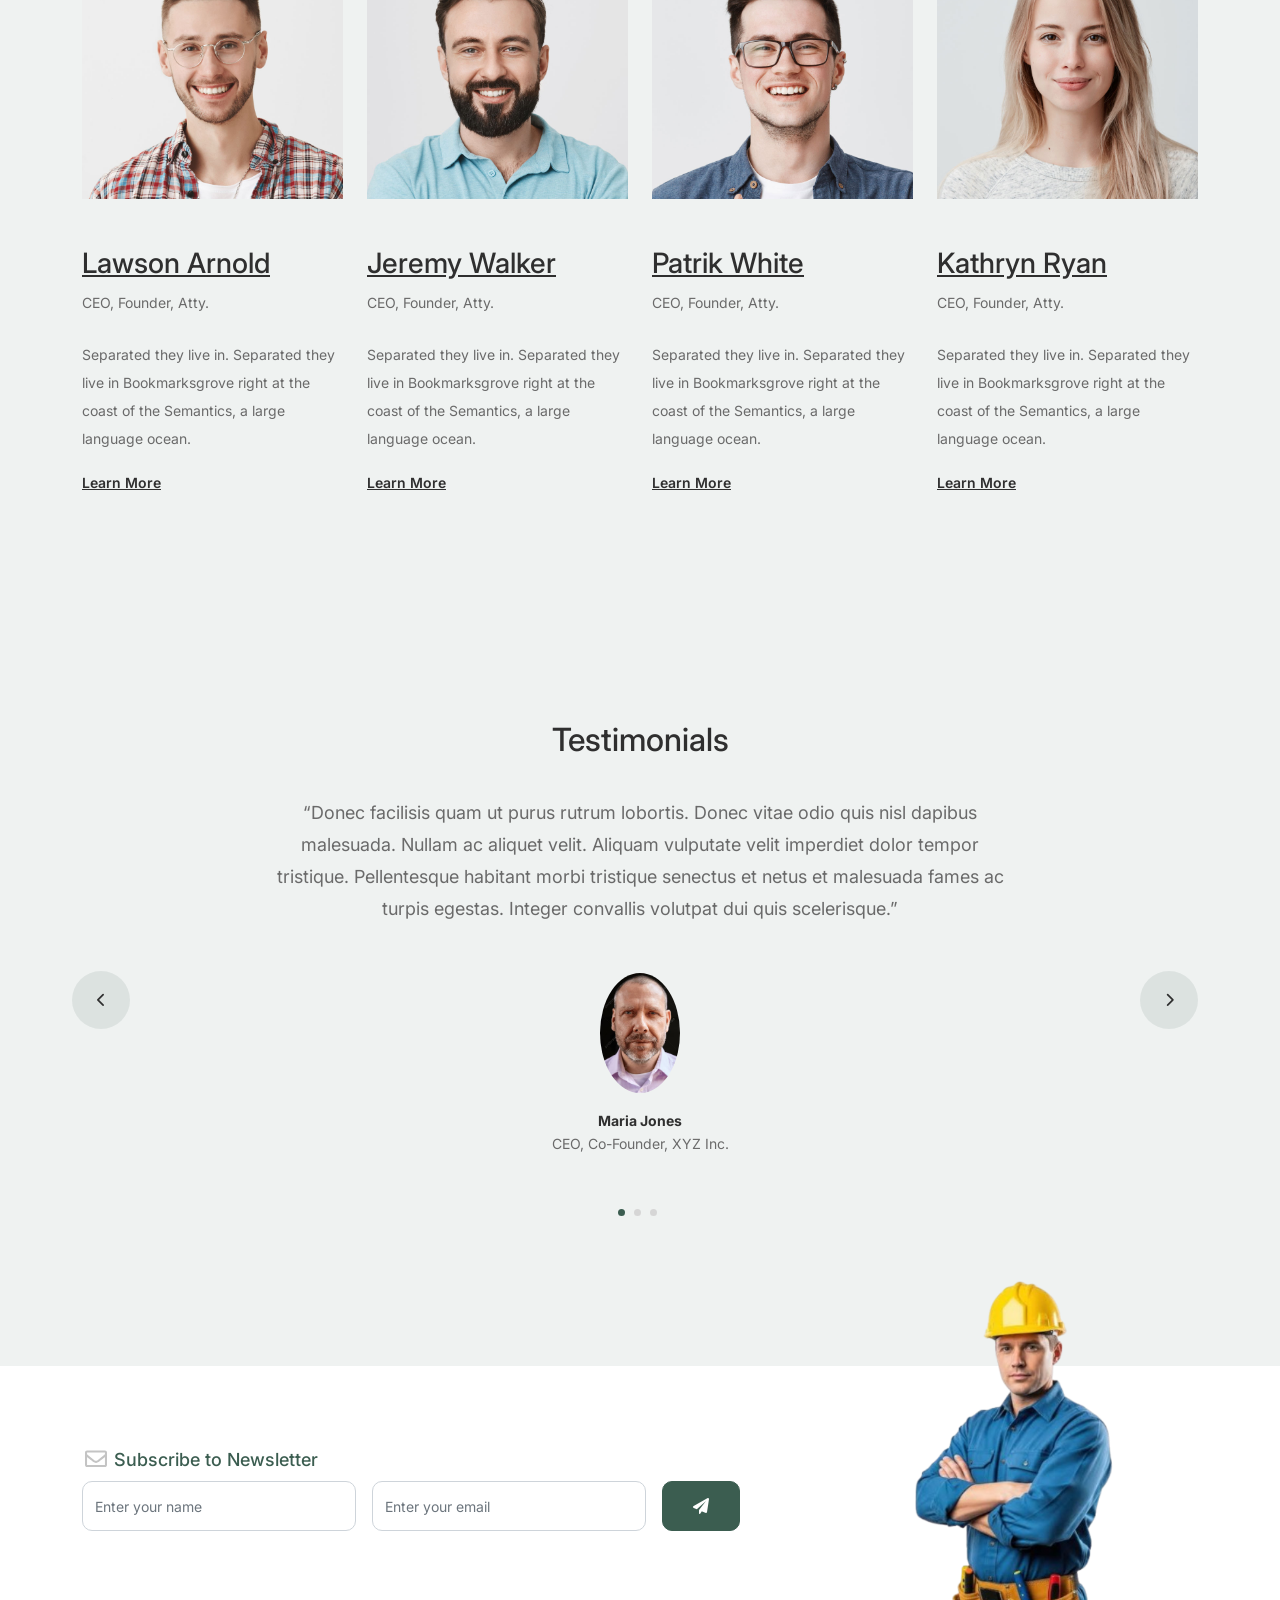
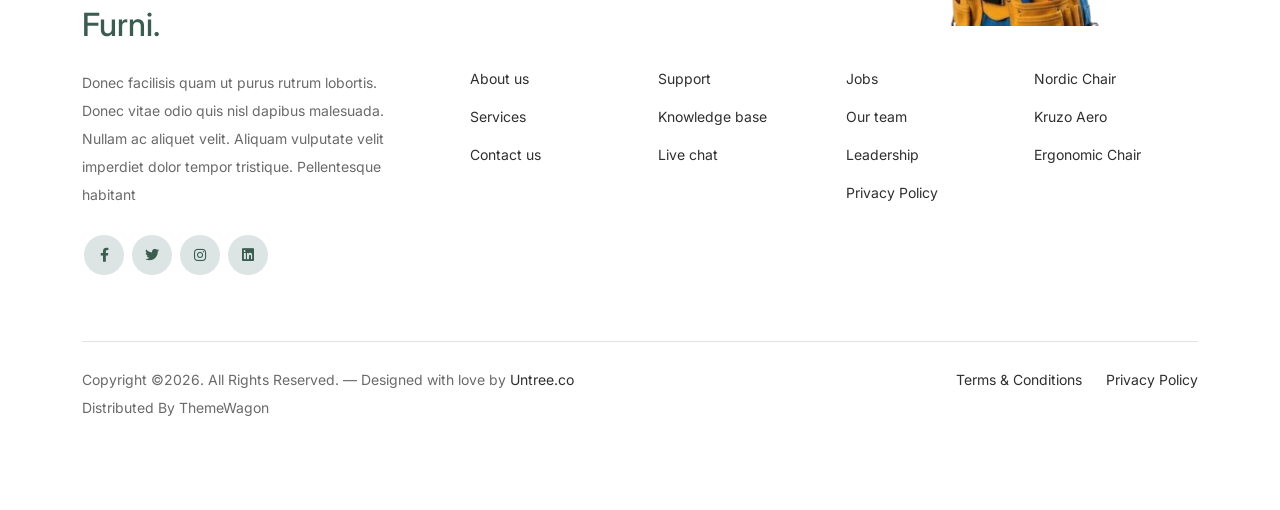
==== commit c5cdfa34: "first commit" ====
--- a/about.html
+++ b/about.html
@@ -11,7 +11,7 @@
   <meta charset="utf-8">
   <meta name="viewport" content="width=device-width, initial-scale=1, shrink-to-fit=no">
   <meta name="author" content="Untree.co">
-  <link rel="shortcut icon" href="favicon.png">
+  <link rel="shortcut icon" href="images/favicon.png.jpg">
 
   <meta name="description" content="" />
   <meta name="keywords" content="bootstrap, bootstrap4" />
@@ -21,7 +21,7 @@
 		<link href="https://cdnjs.cloudflare.com/ajax/libs/font-awesome/6.0.0-beta3/css/all.min.css" rel="stylesheet">
 		<link href="css/tiny-slider.css" rel="stylesheet">
 		<link href="css/style.css" rel="stylesheet">
-		<title>Furni Free Bootstrap 5 Template for Furniture and Interior Design Websites by Untree.co </title>
+		<title>Vertical rope </title>
 	</head>
 
 	<body>
@@ -41,10 +41,10 @@
 						<li class="nav-item ">
 							<a class="nav-link" href="index.html">Home</a>
 						</li>
-						<li><a class="nav-link" href="shop.html">Shop</a></li>
+						<li><a class="nav-link" href="shop.html">Tienda</a></li>
 						<li class="active"><a class="nav-link" href="about.html">About us</a></li>
-						<li><a class="nav-link" href="services.html">Services</a></li>
-						<li><a class="nav-link" href="contact.html">Contact us</a></li>
+						<li><a class="nav-link" href="services.html">Servicios</a></li>
+						<li><a class="nav-link" href="contact.html">Contacto</a></li>
 					</ul>
 
 					<ul class="custom-navbar-cta navbar-nav mb-2 mb-md-0 ms-5">
